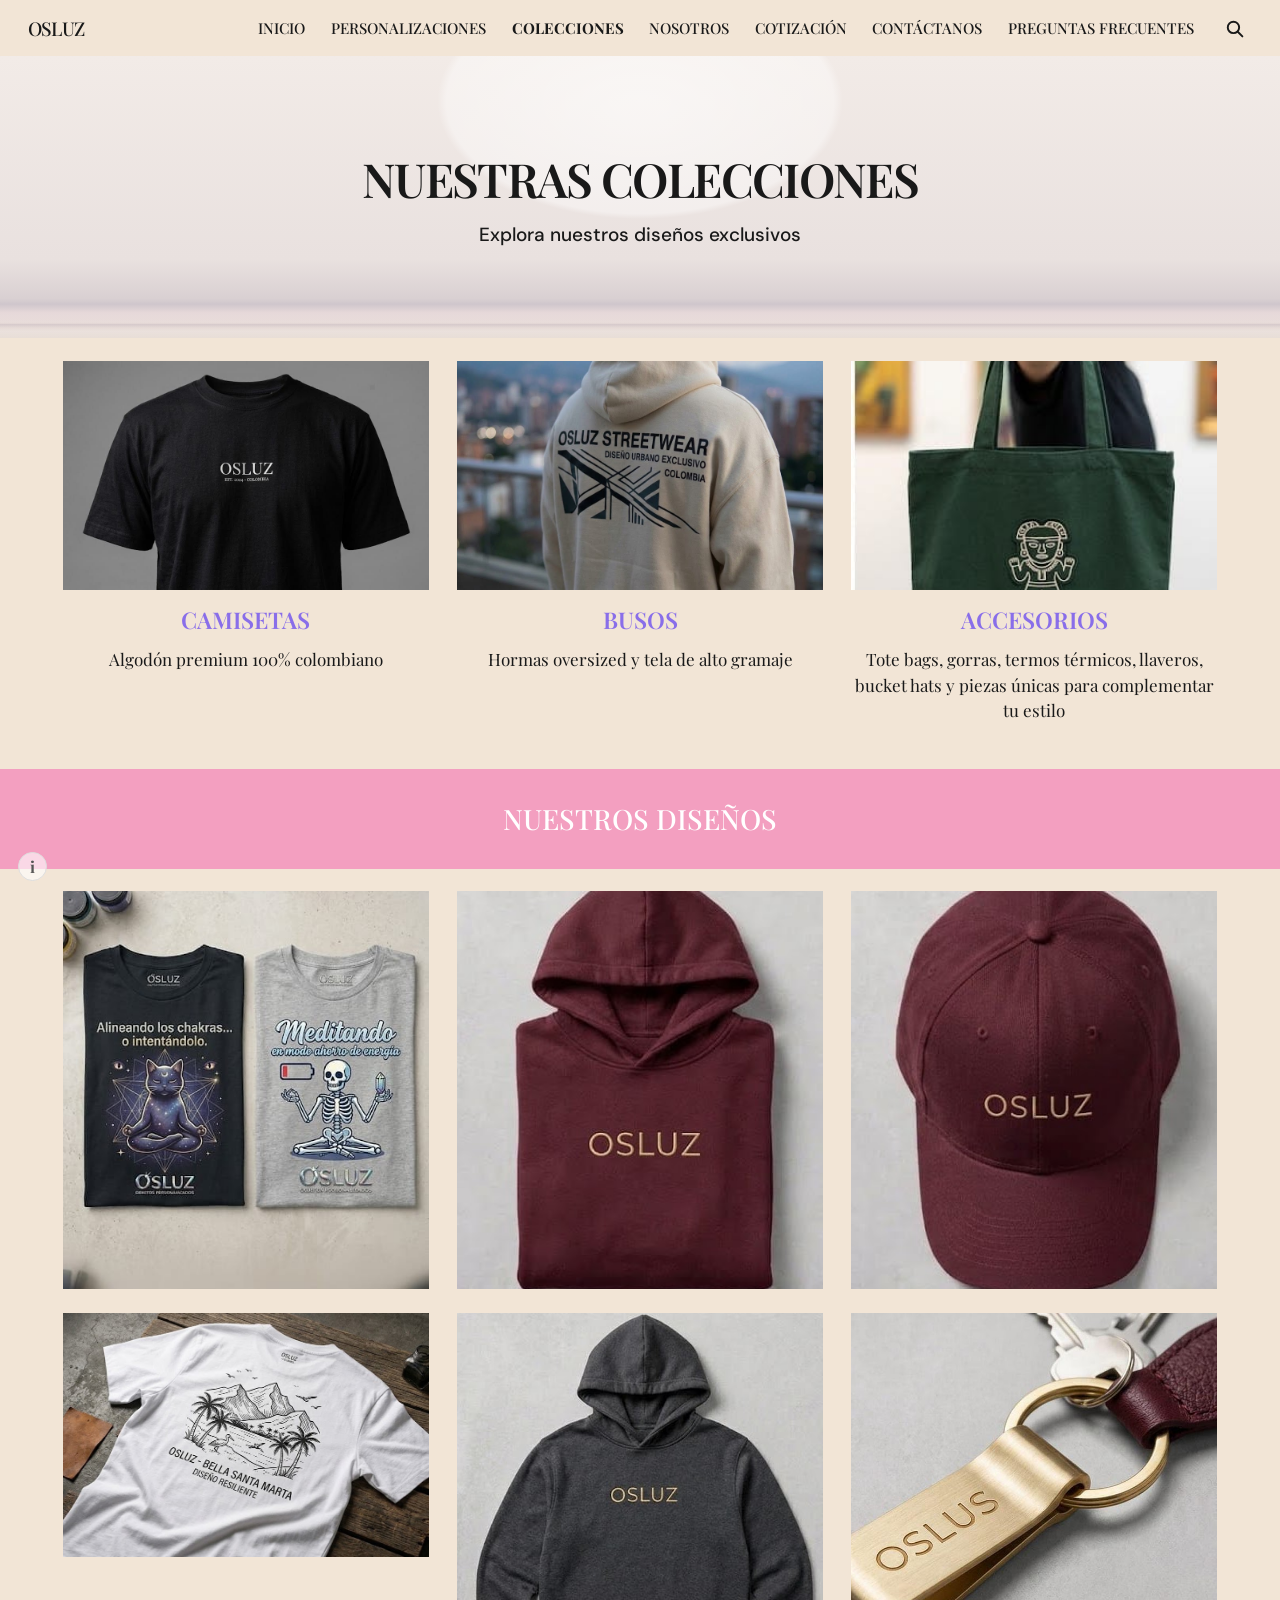
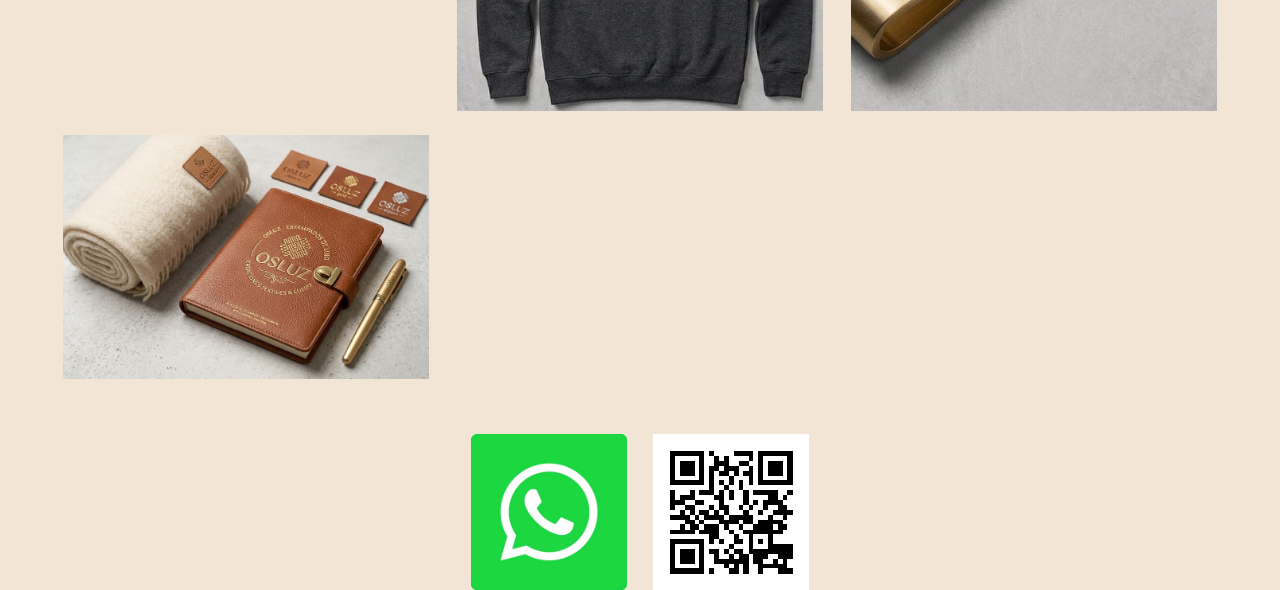
==== colecciones.html @ 15595f1f "Agregando todo" ====
<!doctype html>
<html lang="es"><head>
  <meta charset="utf-8"><meta name="viewport" content="width=device-width, initial-scale=1"><meta name="theme-color" content="#171717">
  <title>OSLUZ | Colecciones</title><link rel="preconnect" href="https://fonts.googleapis.com"><link rel="preconnect" href="https://fonts.gstatic.com" crossorigin>
  <link href="https://fonts.googleapis.com/css2?family=DM+Sans:wght@400;500;600;700&family=Playfair+Display:wght@500;600;700&display=swap" rel="stylesheet"><link rel="stylesheet" href="css/style.css"><script src="js/shell.js" defer></script>
</head><body data-page="colecciones"><header data-site-header></header><main>
  <section class="hero"><div class="hero-content"><h1>Nuestras colecciones</h1><p>Explora nuestros diseños exclusivos</p></div></section>
  <section class="collection-intro section-paper"><div class="category-grid">
    <article><div class="image-slot category-tee"><img src="assets/coleccion-camiseta.png" alt="Camiseta negra OSLUZ" loading="lazy"></div><h2>Camisetas</h2><p>Algodón premium 100% colombiano</p></article>
    <article><div class="image-slot category-hoodie"><img src="assets/coleccion-buso.png" alt="Buso OSLUZ" loading="lazy"></div><h2>Busos</h2><p>Hormas oversized y tela de alto gramaje</p></article>
    <article><div class="image-slot category-accessories"><img src="assets/coleccion-accesorios-triptico.png" alt="Accesorios de la colección OSLUZ" loading="lazy"></div><h2>Accesorios</h2><p>Tote bags, gorras, termos térmicos, llaveros, bucket hats y piezas únicas para complementar tu estilo</p></article>
  </div></section>
  <section class="design-gallery"><div class="section-band"><h2>Nuestros diseños</h2></div><div class="design-grid">
    <div class="image-slot design-01"><img src="assets/diseno-01.png" alt="Camisetas con ilustraciones OSLUZ" loading="lazy"></div><div class="image-slot design-02"><img src="assets/diseno-02.png" alt="Hoodie OSLUZ color vino" loading="lazy"></div><div class="image-slot design-03"><img src="assets/diseno-03.png" alt="Gorra OSLUZ color vino" loading="lazy"></div>
    <div class="image-slot design-04"><img src="assets/diseno-04.png" alt="Camiseta ilustrada OSLUZ" loading="lazy"></div><div class="image-slot design-05"><img src="assets/diseno-05.png" alt="Buzo gris OSLUZ" loading="lazy"></div><div class="image-slot design-06"><img src="assets/diseno-06.png" alt="Llavero OSLUZ" loading="lazy"></div>
    <div class="image-slot design-07"><img src="assets/diseno-07.png" alt="Etiquetas y accesorios textiles OSLUZ" loading="lazy"></div>
  </div><div class="contact-links" data-contact-links></div></section>
</main></body></html>
---- css/style.css ----
:root {
  --ink: #191919;
  --header: #1a1a1a;
  --paper: #f2e5d6;
  --pink: #f39fc0;
  --lavender: #896ee9;
  --green: #08cf39;
  --serif: "Playfair Display", Georgia, "Times New Roman", serif;
  --sans: "DM Sans", Arial, sans-serif;
}
* { box-sizing: border-box; }
html { scroll-behavior: smooth; scroll-padding-top: 58px; }
body { margin: 0; color: var(--ink); background: var(--paper); font-family: var(--sans); }
a { color: inherit; }
button, input { font: inherit; }
button:focus-visible, a:focus-visible, input:focus-visible { outline: 3px solid var(--lavender); outline-offset: 3px; }
.visually-hidden { position: absolute; width: 1px; height: 1px; padding: 0; margin: -1px; overflow: hidden; clip: rect(0, 0, 0, 0); white-space: nowrap; border: 0; }

/* Shared Google Sites-style top navigation */
.site-header { position: sticky; top: 0; z-index: 20; color: var(--ink); background: #f0e9e4; transition: background-color .22s ease, color .22s ease; }
.header-inner { height: 56px; max-width: 1500px; margin: auto; padding: 0 28px; display: flex; align-items: center; gap: 22px; }
.wordmark { flex: 0 0 auto; color: inherit; text-decoration: none; font: 500 19px/1 var(--serif); letter-spacing: -.04em; }
.site-nav { margin-left: auto; display: flex; align-items: center; gap: clamp(15px, 2vw, 30px); }
.site-nav a { color: inherit; text-decoration: none; text-transform: uppercase; white-space: nowrap; font: 500 15px/1 var(--serif); transition: color .18s ease; }
.site-nav a[aria-current="page"] { color: inherit; font-weight: 700; }
.site-nav a:hover { color: var(--lavender); }
.search-button, .menu-button { height: 36px; width: 36px; flex: 0 0 36px; border: 0; padding: 0; color: inherit; background: transparent; display: flex; align-items: center; justify-content: center; cursor: pointer; }
.search-button svg { width: 21px; height: 21px; fill: none; stroke: currentColor; stroke-width: 2.2; stroke-linecap: round; }
.menu-button { display: none; flex-direction: column; gap: 4px; }
.menu-button span { width: 19px; height: 2px; background: currentColor; border-radius: 2px; transition: transform .2s ease, opacity .2s ease; }
.menu-button[aria-expanded="true"] span:first-child { transform: translateY(6px) rotate(45deg); }
.menu-button[aria-expanded="true"] span:nth-child(2) { opacity: 0; }
.menu-button[aria-expanded="true"] span:last-child { transform: translateY(-6px) rotate(-45deg); }
.site-header.is-scrolled { color: #fff; background: var(--header); }
.site-header.is-scrolled .site-nav a[aria-current="page"] { color: #fff; }
.site-header.is-scrolled .site-nav a:hover { color: var(--pink); }
.site-search { max-width: 1500px; margin: auto; padding: 13px 28px 17px; display: flex; flex-wrap: wrap; gap: 9px; background: var(--header); color: white; }
.site-search[hidden] { display: none; }
.site-search input { min-width: 180px; flex: 1; padding: 11px 12px; border: 0; border-radius: 2px; }
.site-search button { padding: 0 18px; color: white; border: 1px solid #fff; background: transparent; cursor: pointer; }
.search-results { flex-basis: 100%; display: flex; gap: 20px; color: white; font-size: 14px; }
.search-results a { color: white; }

/* Shared page masthead */
.hero { min-height: 282px; padding: 34px 22px 28px; display: grid; place-items: center; text-align: center; overflow: hidden; position: relative;
  background: radial-gradient(ellipse 36% 95% at 50% 16%, #fff9 0, #fff6 42%, transparent 44%),
              linear-gradient(180deg, #f2ebe7 0%, #e9e1df 72%, #d9d0d2 86%, #cfc6cc 88%, #e6d8d9 91%, #e8ded7 100%); }
.hero::after { content: ""; pointer-events: none; position: absolute; inset: auto -3% 0; height: 28px; opacity: .36;
  background: linear-gradient(180deg, transparent, #fff2 42%, transparent 47%, #b9aeb6 52%, transparent 65%, #fff5 76%, transparent); }
.hero-content { max-width: 960px; position: relative; z-index: 1; }
.hero h1 { margin: 0 0 14px; text-transform: uppercase; font: 600 clamp(34px, 4.7vw, 47px)/1.2 var(--serif); letter-spacing: -.035em; }
.hero p { margin: 0; font: 500 clamp(16px, 2vw, 19px)/1.5 var(--sans); }
.hero-home { min-height: 284px; background-color: #f0e9e4; }
.hero-home h1 { font-size: clamp(35px, 4.6vw, 45px); }
.hero-home p { margin-bottom: 14px; }
.outline-button { display: inline-block; padding: 7px 12px 8px; border: 1px solid #333; border-radius: 4px; color: #252525; background: #fff2; text-decoration: none; text-transform: uppercase; font: 500 15px/1.25 var(--serif); transition: background-color .18s ease, color .18s ease; }
.outline-button:hover { color: white; background: #222; }
.section-paper { background: var(--paper); }
.section-band { min-height: 100px; padding: 20px; display: grid; place-items: center; text-align: center; background: var(--pink); }
.section-band h2 { margin: 0; text-transform: uppercase; font: 500 clamp(23px, 2.25vw, 28px)/1.2 var(--serif); }
.content-wrap { max-width: 1185px; margin: auto; padding: 34px 5.5% 52px; }

/* Image slots map to the original photos supplied by the site owner. */
.image-slot { position: relative; overflow: hidden; width: 100%; background: linear-gradient(135deg, #e0d1c2, #d2c3b7 48%, #eee2d5); }
.image-slot > img { display: block; width: 100%; height: 100%; object-fit: cover; }
.category-accessories > img { width: 300%; max-width: none; object-fit: cover; object-position: right center; transform: translateX(-66.6667%); }
.feature-card, .collection-card { display: block; min-width: 0; text-align: center; text-decoration: none; }
.features-grid { max-width: 1280px; margin: auto; padding: 23px 4.9% 46px; display: grid; grid-template-columns: repeat(4, minmax(0, 1fr)); gap: 28px; }
.feature-card .image-slot { aspect-ratio: 1.6; }
.feature-card h3 { margin: 15px 0 12px; font: 700 clamp(18px, 2.1vw, 23px)/1.2 var(--sans); }
.feature-card p { max-width: 260px; margin: auto; font: 400 clamp(15px, 1.8vw, 18px)/1.45 var(--serif); }
.collection-grid { max-width: 1280px; margin: auto; padding: 24px 4.9% 55px; display: grid; grid-template-columns: repeat(3, minmax(0, 1fr)); gap: 28px; }
.collection-card .image-slot { aspect-ratio: 1.6; }
.collection-card h3 { margin: 15px 0 13px; color: var(--lavender); font: 600 clamp(20px, 2.2vw, 25px)/1.25 var(--serif); }
.collection-card p { max-width: 360px; margin: auto; font: 400 17px/1.5 var(--sans); }
.contact-banner { padding: 37px 20px 46px; text-align: center; background: var(--pink); }
.contact-banner h2 { margin: 0 0 13px; color: var(--lavender); text-transform: uppercase; font: 600 clamp(28px, 4vw, 38px)/1.2 var(--serif); }
.contact-banner > p { margin: 0 0 12px; font: 500 clamp(17px, 2.1vw, 20px)/1.5 var(--sans); }
.contact-actions, .contact-links { display: flex; justify-content: center; align-items: flex-start; gap: 26px; margin: 21px auto 0; }
.whatsapp-tile { width: 156px; aspect-ratio: 1; display: block; overflow: hidden; border-radius: 4px; }
.whatsapp-tile img { display: block; width: 100%; height: 100%; object-fit: cover; }
.qr-tile { width: 156px; aspect-ratio: 1; padding: 7px; display: block; background: white; }
.qr-tile img { display: block; width: 100%; height: 100%; object-fit: contain; image-rendering: pixelated; }

/* Individual page layouts */
.process h2, .essence h2 { margin: 0 0 17px; text-transform: uppercase; font: 600 25px/1.3 var(--serif); }
.process-steps { display: grid; gap: 15px; }
.process-steps article { padding: 3px 0 1px; }
.process-steps h3 { margin: 0 0 11px; font: 500 18px/1.4 var(--serif); }
.process-steps h3 span, .price-group strong { color: var(--lavender); }
.process-steps p, .essence p { margin: 0 0 16px; font: 400 16px/1.65 var(--serif); }
.essence h2 { color: var(--lavender); }
.values-grid { display: grid; grid-template-columns: repeat(2, 1fr); gap: 5%; margin-top: 42px; }
.values-grid .image-slot { aspect-ratio: 1.5; }
.values-grid h3 { margin: 16px 0 0; color: var(--lavender); text-align: center; text-transform: uppercase; font: 600 22px/1.25 var(--serif); }
.pricing-title { margin: 0 0 26px; text-align: center; font: 700 clamp(31px, 4vw, 43px)/1.2 var(--serif); }
.pricing-subtitle { margin: 0 0 48px; text-align: center; font: 600 24px/1.3 var(--serif); }
.price-group { margin: 0 0 36px; }
.price-group h3 { margin: 0 0 18px; color: var(--lavender); text-align: center; text-transform: uppercase; font: 600 23px/1.3 var(--serif); }
.price-group p { margin: 0 0 13px; font: 400 16px/1.65 var(--serif); }
.price-group strong { font-weight: 700; }
.contact-page { padding: 0 5% 54px; }
.contact-page-heading { padding: 35px 12px 28px; text-align: center; }
.contact-page-heading h2 { margin: 0 0 15px; text-transform: uppercase; font: 600 clamp(29px, 4vw, 40px)/1.2 var(--serif); }
.contact-page-heading p { margin: 0; font: 500 20px/1.5 var(--sans); }
.contact-columns { max-width: 1240px; margin: auto; display: grid; grid-template-columns: 1fr 1fr 1fr 1fr; gap: 32px; align-items: start; }
.contact-columns .image-slot { aspect-ratio: 1.42; }
.contact-detail h3 { margin: 2px 0 28px; text-transform: uppercase; font: 600 18px/1.3 var(--serif); }
.contact-detail p { margin: 0 0 16px; font: 400 16px/1.55 var(--serif); }
.contact-detail strong { font-weight: 700; }
.contact-detail a { text-decoration: underline; }
.contact-links-left { max-width: 100%; margin: 0; padding-top: 18px; justify-content: flex-start; flex-direction: column; }
.collection-intro { padding: 23px 4.9% 45px; }
.category-grid { max-width: 1280px; margin: auto; display: grid; grid-template-columns: repeat(3, minmax(0, 1fr)); gap: 28px; text-align: center; }
.category-grid .image-slot { aspect-ratio: 1.6; }
.category-grid h2 { margin: 16px 0 14px; color: var(--lavender); text-transform: uppercase; font: 600 23px/1.2 var(--serif); }
.category-grid p { margin: 0 auto; max-width: 360px; font: 400 17px/1.5 var(--serif); }
.design-gallery > .section-band { color: white; }
.design-grid { max-width: 1280px; margin: auto; padding: 22px 4.9% 34px; display: grid; grid-template-columns: repeat(3, minmax(0,1fr)); grid-auto-flow: dense; align-items: start; gap: 24px 28px; }
.design-grid .image-slot { aspect-ratio: .92; }
.design-grid .design-04, .design-grid .design-07 { aspect-ratio: 1.5; }
.design-grid .design-05 { grid-row: span 2; }
.faq { padding-bottom: 30px; background: var(--paper); }
.faq-row { padding: 0 5%; color: var(--lavender); background: #1b1b1b; }
.faq-row.faq-pink { color: var(--lavender); background: var(--pink); }
.faq-row h2 { margin: 0; }
.faq-row button { width: 100%; min-height: 100px; padding: 20px 0; display: flex; align-items: center; justify-content: space-between; gap: 20px; color: inherit; border: 0; border-bottom: 1px solid #888; background: transparent; text-align: left; cursor: pointer; font: 600 clamp(21px, 3vw, 34px)/1.25 var(--serif); }
.chevron { width: 11px; height: 11px; flex: 0 0 auto; border-right: 2px solid currentColor; border-bottom: 2px solid currentColor; transform: rotate(45deg) translateY(-3px); transition: transform .22s ease; }
.faq-row button[aria-expanded="true"] .chevron { transform: rotate(225deg) translate(-2px,-2px); }
.faq-answer { padding: 0 0 26px; color: white; font: 500 15px/1.55 var(--sans); }
.faq-pink .faq-answer { color: var(--ink); }
.faq-answer[hidden] { display: none; }
.site-info { position: fixed; z-index: 25; left: 18px; bottom: 19px; width: 29px; height: 29px; padding: 0; display: grid; place-items: center; border: 1px solid #ddd; border-radius: 50%; color: #555; background: #fff9; cursor: pointer; }
.site-info > span:first-child { font: 700 16px/1 var(--serif); }
.site-info-label { display: none; position: absolute; left: 36px; width: max-content; padding: 7px 10px; border-radius: 3px; color: white; background: #222; font: 13px var(--sans); }
.site-info.is-open .site-info-label { display: block; }


@media (max-width: 1080px) {
  .header-inner { padding: 0 20px; gap: 15px; }
  .site-nav { gap: 14px; }
  .site-nav a { font-size: 13px; }
  .contact-columns { grid-template-columns: repeat(2, minmax(0,1fr)); }
  .contact-detail { padding: 5px 4px; }
}
@media (max-width: 760px) {
  .site-header { color: white; background: var(--header); }
  .header-inner { height: 56px; padding: 0 14px; display: grid; grid-template-columns: 34px 1fr 34px; gap: 8px; }
  .menu-button { display: flex; }
  .wordmark { grid-column: 2; justify-self: start; font-size: 19px; }
  .search-button { grid-column: 3; justify-self: end; }
  .site-nav { display: none; position: absolute; top: 56px; left: 0; right: 0; margin: 0; padding: 8px 20px 17px; background: var(--header); color: white; flex-direction: column; align-items: stretch; gap: 0; box-shadow: 0 8px 18px #0003; }
  .site-nav.is-open { display: flex; }
  .site-nav a { padding: 13px 3px; border-bottom: 1px solid #ffffff22; font-size: 15px; }
  .site-header:not(.is-scrolled) .site-nav { background: #1b1b1b; }
  .hero { min-height: 282px; }
  .hero h1 { font-size: clamp(32px, 7vw, 42px); }
  .features-grid { grid-template-columns: repeat(2, minmax(0,1fr)); gap: 30px 18px; padding: 22px 18px 42px; }
  .feature-card h3 { margin: 13px 0 10px; font-size: 18px; }
  .feature-card p { font-size: 15px; }
  .collection-grid, .category-grid { grid-template-columns: repeat(2,minmax(0,1fr)); gap: 28px 18px; }
  .collection-card h3, .category-grid h2 { font-size: 19px; }
  .collection-card p, .category-grid p { font-size: 15px; }
  .design-grid { grid-template-columns: repeat(2,minmax(0,1fr)); gap: 15px; }
  .design-grid .design-05 { grid-row: span 2; }
  .design-grid .design-04, .design-grid .design-07 { aspect-ratio: 1.15; }
  .content-wrap { padding: 28px 6% 42px; }
  .pricing-title { font-size: 32px; }
  .pricing-subtitle { margin-bottom: 34px; font-size: 21px; }
  .contact-columns { gap: 20px; }
  .contact-detail h3 { font-size: 16px; margin-bottom: 17px; }
  .contact-detail p { font-size: 14px; }
  .faq-row { padding: 0 18px; }
  .faq-row button { min-height: 82px; font-size: 22px; }
}
@media (max-width: 480px) {
  .hero { min-height: 252px; padding: 25px 16px; }
  .hero-home { min-height: 300px; }
  .section-band { min-height: 84px; }
  .section-band h2 { font-size: 23px; }
  .features-grid { gap: 28px 14px; padding-left: 14px; padding-right: 14px; }
  .feature-card .image-slot { aspect-ratio: 1.28; }
  .collection-grid, .category-grid { grid-template-columns: 1fr; max-width: 430px; }
  .collection-card .image-slot, .category-grid .image-slot { aspect-ratio: 1.45; }
  .contact-actions, .contact-links { gap: 18px; }
  .whatsapp-tile, .qr-tile { width: min(40vw, 145px); }
  .values-grid { gap: 14px; }
  .values-grid h3 { font-size: 16px; }
  .contact-columns { grid-template-columns: 1fr 1fr; gap: 16px; }
  .contact-columns .image-slot { aspect-ratio: .95; }
  .contact-page-heading h2 { font-size: 28px; }
  .contact-page-heading p { font-size: 17px; }
  .contact-detail h3 { font-size: 14px; }
  .contact-detail p { font-size: 13px; }
}
@media (prefers-reduced-motion: reduce) {
  html { scroll-behavior: auto; }
  *, *::before, *::after { transition-duration: .01ms !important; animation-duration: .01ms !important; }
}
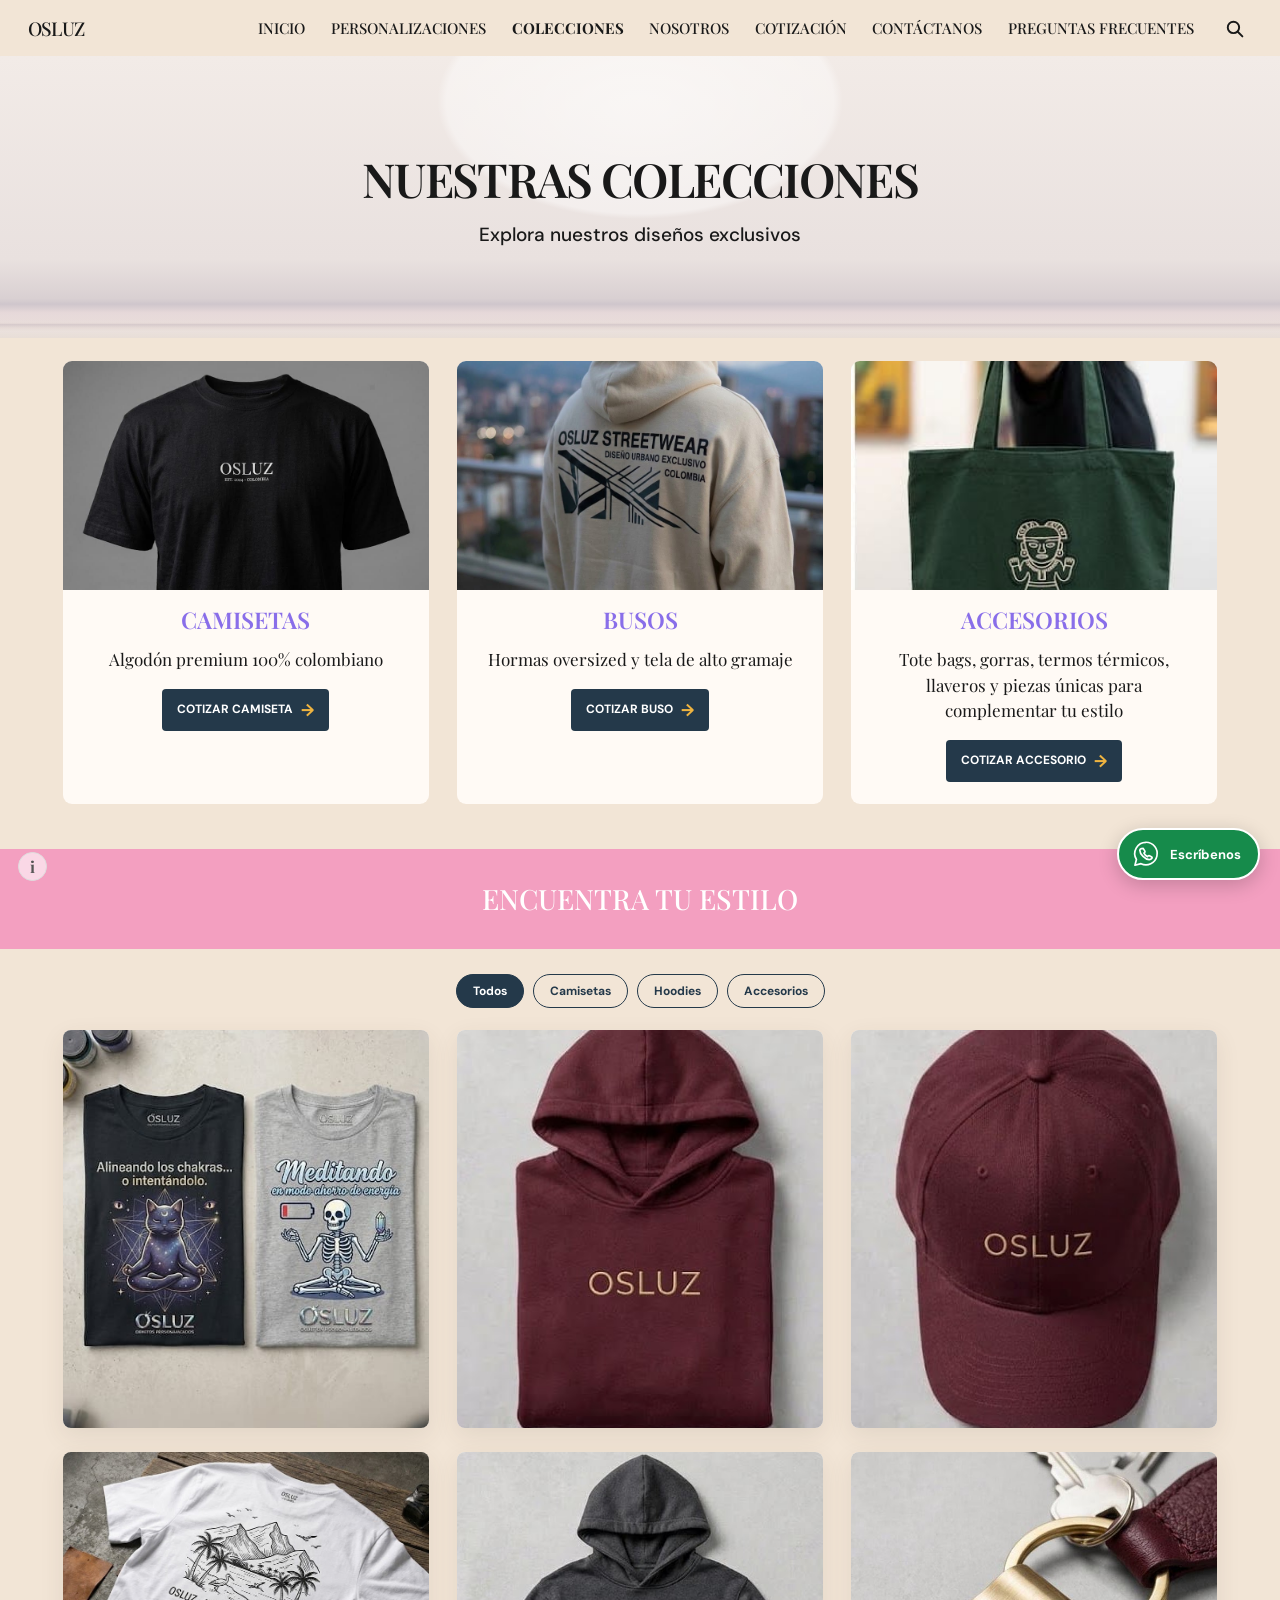
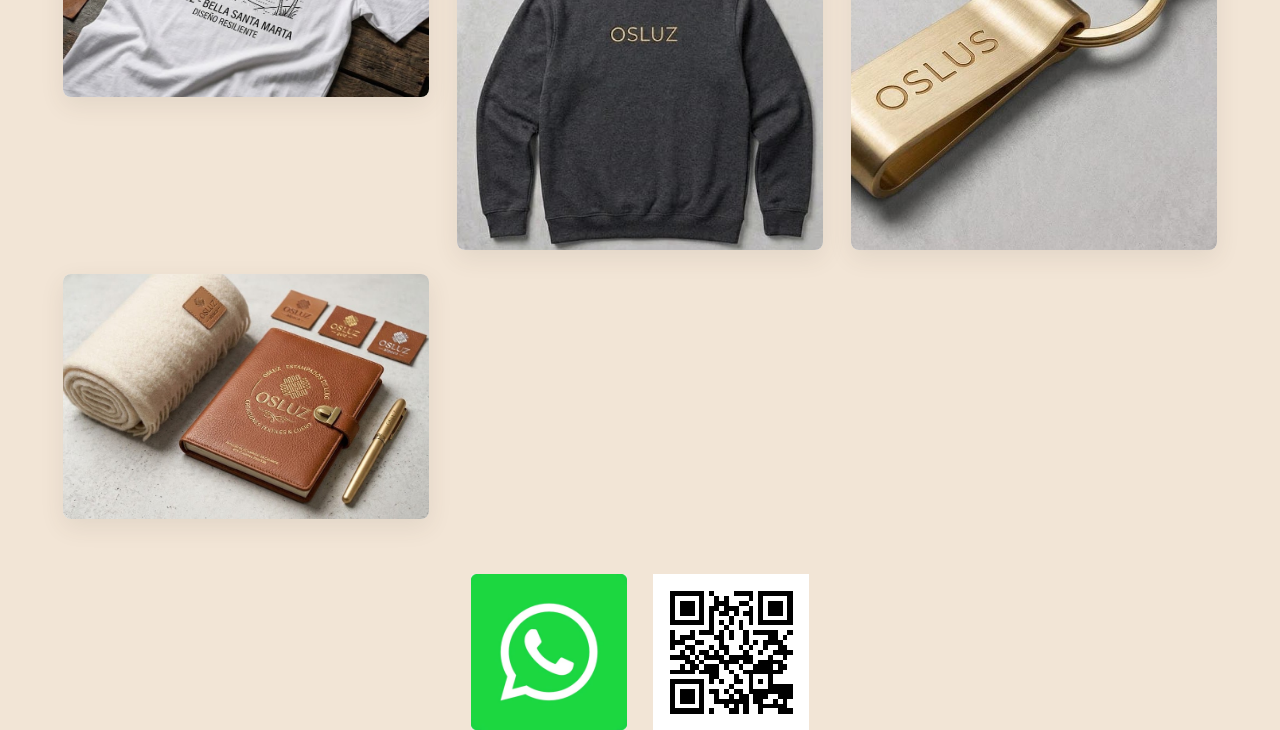
==== commit b13e9c58: "Añadiendo cambios de personalizacion y llamada a la accion del cliente" ====
--- a/colecciones.html
+++ b/colecciones.html
@@ -6,13 +6,13 @@
 </head><body data-page="colecciones"><header data-site-header></header><main>
   <section class="hero"><div class="hero-content"><h1>Nuestras colecciones</h1><p>Explora nuestros diseños exclusivos</p></div></section>
   <section class="collection-intro section-paper"><div class="category-grid">
-    <article><div class="image-slot category-tee"><img src="assets/coleccion-camiseta.png" alt="Camiseta negra OSLUZ" loading="lazy"></div><h2>Camisetas</h2><p>Algodón premium 100% colombiano</p></article>
-    <article><div class="image-slot category-hoodie"><img src="assets/coleccion-buso.png" alt="Buso OSLUZ" loading="lazy"></div><h2>Busos</h2><p>Hormas oversized y tela de alto gramaje</p></article>
-    <article><div class="image-slot category-accessories"><img src="assets/coleccion-accesorios-triptico.png" alt="Accesorios de la colección OSLUZ" loading="lazy"></div><h2>Accesorios</h2><p>Tote bags, gorras, termos térmicos, llaveros, bucket hats y piezas únicas para complementar tu estilo</p></article>
+    <article class="category-card"><div class="image-slot category-tee"><img src="assets/coleccion-camiseta.png" alt="Camiseta negra OSLUZ" loading="lazy"></div><h2>Camisetas</h2><p>Algodón premium 100% colombiano</p><a class="card-cta" data-whatsapp-message="Hola, quiero cotizar una camiseta personalizada de OSLUZ.">Cotizar camiseta <span aria-hidden="true">→</span></a></article>
+    <article class="category-card"><div class="image-slot category-hoodie"><img src="assets/coleccion-buso.png" alt="Buso OSLUZ" loading="lazy"></div><h2>Busos</h2><p>Hormas oversized y tela de alto gramaje</p><a class="card-cta" data-whatsapp-message="Hola, quiero cotizar un buso o hoodie OSLUZ.">Cotizar buso <span aria-hidden="true">→</span></a></article>
+    <article class="category-card"><div class="image-slot category-accessories"><img src="assets/coleccion-accesorios-triptico.png" alt="Accesorios de la colección OSLUZ" loading="lazy"></div><h2>Accesorios</h2><p>Tote bags, gorras, termos térmicos, llaveros y piezas únicas para complementar tu estilo</p><a class="card-cta" data-whatsapp-message="Hola, quiero conocer y cotizar los accesorios OSLUZ.">Cotizar accesorio <span aria-hidden="true">→</span></a></article>
   </div></section>
-  <section class="design-gallery"><div class="section-band"><h2>Nuestros diseños</h2></div><div class="design-grid">
-    <div class="image-slot design-01"><img src="assets/diseno-01.png" alt="Camisetas con ilustraciones OSLUZ" loading="lazy"></div><div class="image-slot design-02"><img src="assets/diseno-02.png" alt="Hoodie OSLUZ color vino" loading="lazy"></div><div class="image-slot design-03"><img src="assets/diseno-03.png" alt="Gorra OSLUZ color vino" loading="lazy"></div>
-    <div class="image-slot design-04"><img src="assets/diseno-04.png" alt="Camiseta ilustrada OSLUZ" loading="lazy"></div><div class="image-slot design-05"><img src="assets/diseno-05.png" alt="Buzo gris OSLUZ" loading="lazy"></div><div class="image-slot design-06"><img src="assets/diseno-06.png" alt="Llavero OSLUZ" loading="lazy"></div>
-    <div class="image-slot design-07"><img src="assets/diseno-07.png" alt="Etiquetas y accesorios textiles OSLUZ" loading="lazy"></div>
+  <section class="design-gallery"><div class="section-band"><h2>Encuentra tu estilo</h2></div><div class="gallery-filters" role="group" aria-label="Filtrar diseños"><button type="button" class="filter-button is-active" data-filter="todos" aria-pressed="true">Todos</button><button type="button" class="filter-button" data-filter="camisetas" aria-pressed="false">Camisetas</button><button type="button" class="filter-button" data-filter="hoodies" aria-pressed="false">Hoodies</button><button type="button" class="filter-button" data-filter="accesorios" aria-pressed="false">Accesorios</button></div><div class="design-grid">
+    <article class="design-item image-slot design-01" data-category="camisetas"><img src="assets/diseno-01.png" alt="Camisetas con ilustraciones OSLUZ" loading="lazy"><a class="design-cta" data-whatsapp-message="Hola, me interesa el diseño de camisetas ilustradas de la galería OSLUZ.">Me interesa este diseño</a></article><article class="design-item image-slot design-02" data-category="hoodies"><img src="assets/diseno-02.png" alt="Hoodie OSLUZ color vino" loading="lazy"><a class="design-cta" data-whatsapp-message="Hola, me interesa el hoodie OSLUZ color vino de la galería.">Me interesa este diseño</a></article><article class="design-item image-slot design-03" data-category="accesorios"><img src="assets/diseno-03.png" alt="Gorra OSLUZ color vino" loading="lazy"><a class="design-cta" data-whatsapp-message="Hola, me interesa la gorra OSLUZ color vino de la galería.">Me interesa este diseño</a></article>
+    <article class="design-item image-slot design-04" data-category="camisetas"><img src="assets/diseno-04.png" alt="Camiseta ilustrada OSLUZ" loading="lazy"><a class="design-cta" data-whatsapp-message="Hola, me interesa la camiseta ilustrada OSLUZ de la galería.">Me interesa este diseño</a></article><article class="design-item image-slot design-05" data-category="hoodies"><img src="assets/diseno-05.png" alt="Buzo gris OSLUZ" loading="lazy"><a class="design-cta" data-whatsapp-message="Hola, me interesa el buzo gris OSLUZ de la galería.">Me interesa este diseño</a></article><article class="design-item image-slot design-06" data-category="accesorios"><img src="assets/diseno-06.png" alt="Llavero OSLUZ" loading="lazy"><a class="design-cta" data-whatsapp-message="Hola, me interesa el llavero OSLUZ de la galería.">Me interesa este diseño</a></article>
+    <article class="design-item image-slot design-07" data-category="accesorios"><img src="assets/diseno-07.png" alt="Etiquetas y accesorios textiles OSLUZ" loading="lazy"><a class="design-cta" data-whatsapp-message="Hola, me interesan los accesorios textiles de la galería OSLUZ.">Me interesa este diseño</a></article>
   </div><div class="contact-links" data-contact-links></div></section>
 </main></body></html>
--- a/css/style.css
+++ b/css/style.css
@@ -197,3 +197,85 @@
   html { scroll-behavior: auto; }
   *, *::before, *::after { transition-duration: .01ms !important; animation-duration: .01ms !important; }
 }
+
+/* Conversion and product discovery improvements */
+.hero-home { min-height: 350px; background: radial-gradient(ellipse 55% 100% at 50% 0%, #fff 0%, #fff8 38%, transparent 40%), linear-gradient(180deg, #f8f2ee, #e8dfdc); }
+.hero-home .hero-content { max-width: 820px; animation: rise-in .65s ease both; }
+.eyebrow { display: inline-block; margin-bottom: 13px; color: #7b5a3f; text-transform: uppercase; letter-spacing: .13em; font: 700 12px/1.4 var(--sans); }
+.hero-home h1 { margin-bottom: 12px; font-size: clamp(39px, 6vw, 62px); }
+.hero-home p { max-width: 650px; margin: 0 auto 21px; font-size: clamp(17px, 2vw, 20px); }
+.hero-actions { display: flex; flex-wrap: wrap; justify-content: center; gap: 12px; }
+.hero-note { margin: 17px auto 0 !important; font-size: 13px !important; }
+.button { min-height: 46px; padding: 12px 19px; display: inline-flex; align-items: center; justify-content: center; gap: 8px; border: 1px solid transparent; border-radius: 5px; text-decoration: none; text-align: center; text-transform: uppercase; letter-spacing: .035em; font: 700 13px/1.2 var(--sans); cursor: pointer; transition: transform .18s ease, box-shadow .18s ease, background-color .18s ease; }
+.button:hover, .card-cta:hover { transform: translateY(-2px); box-shadow: 0 8px 20px #211a1628; }
+.button-primary { color: white; background: #1b2632; }
+.button-primary:hover { background: #354e61; }
+.button-secondary { color: #1b2632; border-color: #1b2632; background: #ffffff80; }
+.button-dark { color: white; background: #172634; }
+.trust-strip { padding: 21px max(5%, calc((100% - 1120px) / 2)); display: grid; grid-template-columns: repeat(3, 1fr); gap: 18px; color: white; background: #172634; text-align: center; }
+.trust-strip div { display: grid; gap: 4px; }
+.trust-strip strong { color: #efb440; font: 700 15px/1.3 var(--sans); }
+.trust-strip span { color: #f4f1ed; font: 400 13px/1.4 var(--sans); }
+@keyframes rise-in { from { opacity: 0; transform: translateY(14px); } to { opacity: 1; transform: translateY(0); } }
+.collection-card, .category-card { padding-bottom: 22px; border-radius: 9px; background: #fffaf5; overflow: hidden; transition: transform .2s ease, box-shadow .2s ease; }
+.collection-card:hover, .category-card:hover { transform: translateY(-4px); box-shadow: 0 14px 32px #483a2f20; }
+.collection-card h3, .collection-card p, .category-card h2, .category-card p { padding-left: 18px; padding-right: 18px; }
+.product-options { display: inline-block; margin-top: 5px; color: #6e6257; font-size: 13px; }
+.card-cta { margin: 16px auto 0; padding: 10px 15px; width: fit-content; display: flex; align-items: center; gap: 8px; border-radius: 4px; color: white; background: #24394a; text-decoration: none; text-transform: uppercase; font: 700 12px/1.3 var(--sans); cursor: pointer; transition: transform .18s ease, box-shadow .18s ease; }
+.card-cta span { color: #efb440; font-size: 17px; }
+.how-it-works { padding: 0 5% 48px; text-align: center; }
+.steps-grid { max-width: 1100px; margin: 0 auto 26px; padding: 30px 0 8px; display: grid; grid-template-columns: repeat(3, 1fr); gap: 24px; text-align: left; }
+.steps-grid article { padding: 19px 20px; border-radius: 8px; background: #fffaf5; box-shadow: 0 8px 24px #493c3014; }
+.steps-grid article > span { color: #c18420; font: 700 14px/1 var(--sans); letter-spacing: .14em; }
+.steps-grid h3 { margin: 13px 0 8px; font: 600 20px/1.25 var(--serif); }
+.steps-grid p { margin: 0; font: 400 15px/1.55 var(--sans); }
+.contact-banner .button { margin: 9px auto 0; }
+.contact-banner .qr-desktop { margin: 18px auto 0; }
+.qr-caption { margin-top: 24px !important; font-size: 13px !important; }
+.whatsapp-float { position: fixed; z-index: 30; right: 20px; bottom: 20px; min-height: 52px; padding: 9px 17px 9px 12px; display: flex; align-items: center; gap: 9px; border: 2px solid white; border-radius: 999px; color: white; background: #168b4b; box-shadow: 0 5px 20px #0003; text-decoration: none; font: 700 13px/1 var(--sans); transition: transform .18s ease, background .18s ease; }
+.whatsapp-float:hover { transform: translateY(-3px); background: #0c713a; }
+.whatsapp-float svg { width: 30px; height: 30px; fill: none; stroke: currentColor; stroke-width: 1.8; stroke-linecap: round; stroke-linejoin: round; }
+.quote-builder { max-width: 760px; margin: 0 auto 54px; padding: clamp(20px, 4vw, 34px); border: 1px solid #e8d9c8; border-radius: 12px; background: #fffaf5; box-shadow: 0 12px 32px #493c3014; }
+.quote-builder h2 { margin: 0 0 8px; text-align: center; font: 600 27px/1.2 var(--serif); }
+.quote-builder > p { margin: 0 0 24px; text-align: center; font: 400 15px/1.5 var(--sans); }
+#quote-form { display: grid; grid-template-columns: repeat(2, minmax(0,1fr)); gap: 16px; }
+#quote-form label { display: grid; gap: 7px; font: 700 13px/1.4 var(--sans); }
+#quote-form input, #quote-form select { width: 100%; min-height: 45px; padding: 10px 12px; border: 1px solid #cfc4b8; border-radius: 5px; color: var(--ink); background: white; }
+#quote-form button, #quote-form small { grid-column: 1 / -1; }
+#quote-form small, .pricing-note { color: #605b56; text-align: center; font: 400 13px/1.5 var(--sans); }
+.pricing-note { max-width: 790px; margin: -10px auto 24px; }
+.gallery-filters { padding: 25px 15px 0; display: flex; flex-wrap: wrap; justify-content: center; gap: 9px; }
+.filter-button { padding: 9px 16px; border: 1px solid #24394a; border-radius: 99px; color: #24394a; background: transparent; font: 700 12px/1.2 var(--sans); cursor: pointer; transition: color .18s ease, background .18s ease, transform .18s ease; }
+.filter-button:hover { transform: translateY(-2px); }
+.filter-button.is-active { color: white; background: #24394a; }
+.design-item { border-radius: 8px; background: #fffaf5; box-shadow: 0 8px 24px #493c3018; transition: transform .2s ease, box-shadow .2s ease; }
+.design-item:hover { transform: translateY(-4px); box-shadow: 0 15px 30px #493c3030; }
+.design-item[hidden] { display: none; }
+.design-cta { position: absolute; right: 12px; bottom: 12px; left: 12px; padding: 11px; border-radius: 4px; color: white; background: #172634ef; text-align: center; text-decoration: none; font: 700 12px/1.3 var(--sans); opacity: 0; transform: translateY(6px); transition: opacity .18s ease, transform .18s ease; }
+.design-item:hover .design-cta, .design-cta:focus-visible { opacity: 1; transform: translateY(0); }
+#quote-form button { border: 0; }
+@media (max-width: 760px) {
+  .hero-home { min-height: 370px; }
+  .trust-strip { padding: 17px 12px; gap: 8px; }
+  .trust-strip strong { font-size: 12px; }
+  .trust-strip span { font-size: 11px; }
+  .steps-grid { grid-template-columns: 1fr; gap: 12px; }
+  .design-cta { position: static; display: block; margin: 9px; opacity: 1; transform: none; }
+}
+@media (max-width: 480px) {
+  .hero-actions { align-items: stretch; flex-direction: column; max-width: 290px; margin: auto; }
+  .hero-home { min-height: 405px; }
+  .hero-note { max-width: 280px; }
+  .trust-strip { grid-template-columns: 1fr; text-align: left; padding: 17px 24px; }
+  .trust-strip div { grid-template-columns: 1fr 1.4fr; align-items: baseline; }
+  .quote-builder { margin-bottom: 38px; }
+  #quote-form { grid-template-columns: 1fr; }
+  #quote-form button, #quote-form small { grid-column: auto; }
+  .qr-desktop, .qr-caption { display: none; }
+  .contact-banner { padding-bottom: 36px; }
+  .contact-banner .button { width: min(100%, 340px); }
+  .whatsapp-float { right: 13px; bottom: 13px; min-height: 49px; }
+}
+@media (prefers-reduced-motion: reduce) {
+  .hero-home .hero-content { animation: none; }
+}
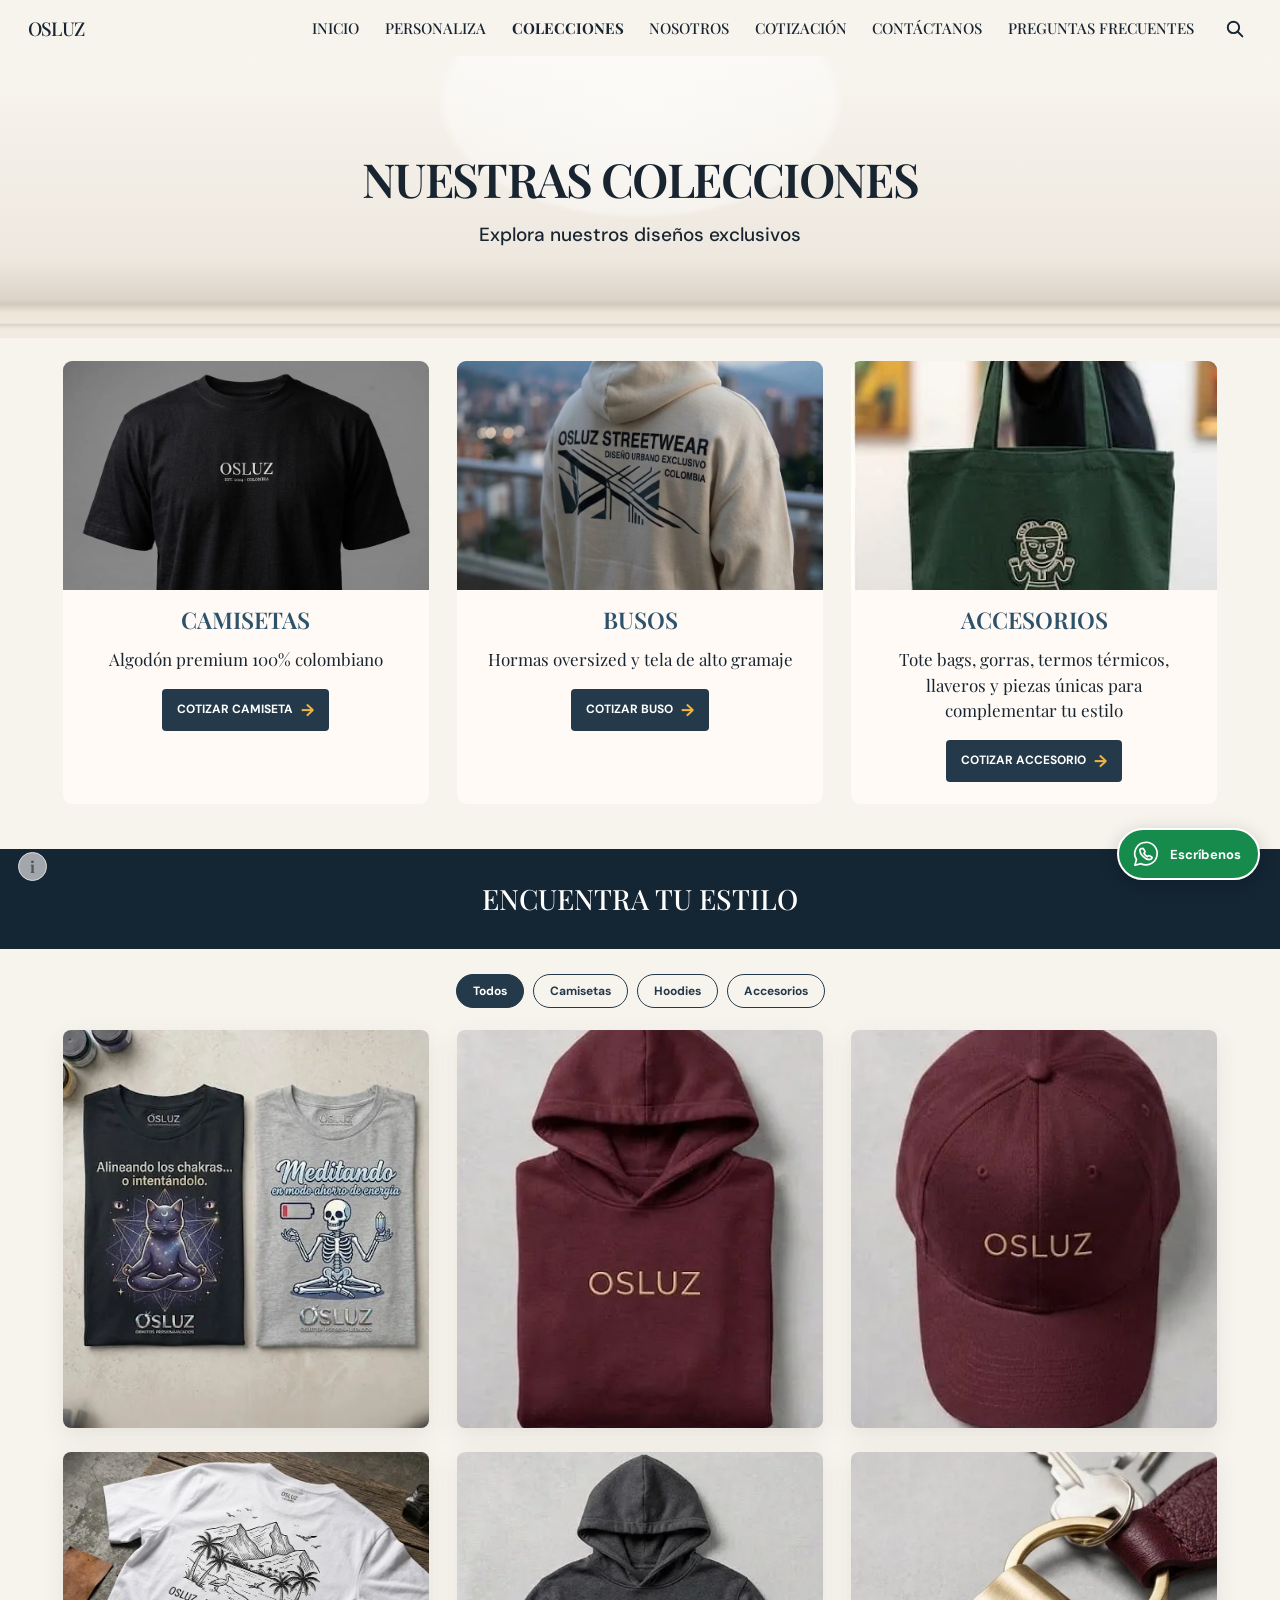
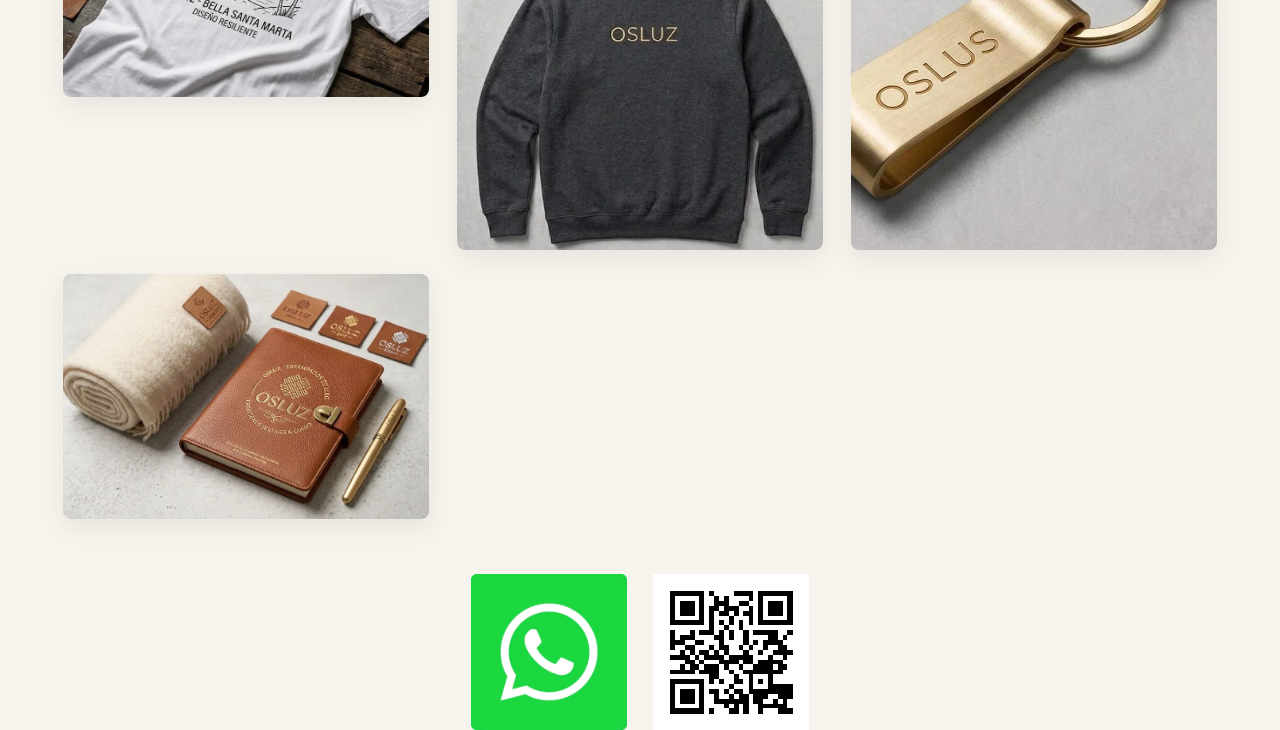
==== commit ca519946: "optimizando toda la pagina para que corra mas rapido y cambiando de lugar la opcion de agrandar la i" ====
--- a/colecciones.html
+++ b/colecciones.html
@@ -6,13 +6,13 @@
 </head><body data-page="colecciones"><header data-site-header></header><main>
   <section class="hero"><div class="hero-content"><h1>Nuestras colecciones</h1><p>Explora nuestros diseños exclusivos</p></div></section>
   <section class="collection-intro section-paper"><div class="category-grid">
-    <article class="category-card"><div class="image-slot category-tee"><img src="assets/coleccion-camiseta.png" alt="Camiseta negra OSLUZ" loading="lazy"></div><h2>Camisetas</h2><p>Algodón premium 100% colombiano</p><a class="card-cta" data-whatsapp-message="Hola, quiero cotizar una camiseta personalizada de OSLUZ.">Cotizar camiseta <span aria-hidden="true">→</span></a></article>
-    <article class="category-card"><div class="image-slot category-hoodie"><img src="assets/coleccion-buso.png" alt="Buso OSLUZ" loading="lazy"></div><h2>Busos</h2><p>Hormas oversized y tela de alto gramaje</p><a class="card-cta" data-whatsapp-message="Hola, quiero cotizar un buso o hoodie OSLUZ.">Cotizar buso <span aria-hidden="true">→</span></a></article>
-    <article class="category-card"><div class="image-slot category-accessories"><img src="assets/coleccion-accesorios-triptico.png" alt="Accesorios de la colección OSLUZ" loading="lazy"></div><h2>Accesorios</h2><p>Tote bags, gorras, termos térmicos, llaveros y piezas únicas para complementar tu estilo</p><a class="card-cta" data-whatsapp-message="Hola, quiero conocer y cotizar los accesorios OSLUZ.">Cotizar accesorio <span aria-hidden="true">→</span></a></article>
+    <article class="category-card"><div class="image-slot category-tee"><img decoding="async" src="assets/coleccion-camiseta.webp" alt="Camiseta negra OSLUZ" loading="lazy"></div><h2>Camisetas</h2><p>Algodón premium 100% colombiano</p><a class="card-cta" data-whatsapp-message="Hola, quiero cotizar una camiseta personalizada de OSLUZ.">Cotizar camiseta <span aria-hidden="true">→</span></a></article>
+    <article class="category-card"><div class="image-slot category-hoodie"><img decoding="async" src="assets/coleccion-buso.webp" alt="Buso OSLUZ" loading="lazy"></div><h2>Busos</h2><p>Hormas oversized y tela de alto gramaje</p><a class="card-cta" data-whatsapp-message="Hola, quiero cotizar un buso o hoodie OSLUZ.">Cotizar buso <span aria-hidden="true">→</span></a></article>
+    <article class="category-card"><div class="image-slot category-accessories"><img decoding="async" src="assets/coleccion-accesorios-triptico.webp" alt="Accesorios de la colección OSLUZ" loading="lazy"></div><h2>Accesorios</h2><p>Tote bags, gorras, termos térmicos, llaveros y piezas únicas para complementar tu estilo</p><a class="card-cta" data-whatsapp-message="Hola, quiero conocer y cotizar los accesorios OSLUZ.">Cotizar accesorio <span aria-hidden="true">→</span></a></article>
   </div></section>
   <section class="design-gallery"><div class="section-band"><h2>Encuentra tu estilo</h2></div><div class="gallery-filters" role="group" aria-label="Filtrar diseños"><button type="button" class="filter-button is-active" data-filter="todos" aria-pressed="true">Todos</button><button type="button" class="filter-button" data-filter="camisetas" aria-pressed="false">Camisetas</button><button type="button" class="filter-button" data-filter="hoodies" aria-pressed="false">Hoodies</button><button type="button" class="filter-button" data-filter="accesorios" aria-pressed="false">Accesorios</button></div><div class="design-grid">
-    <article class="design-item image-slot design-01" data-category="camisetas"><img src="assets/diseno-01.png" alt="Camisetas con ilustraciones OSLUZ" loading="lazy"><a class="design-cta" data-whatsapp-message="Hola, me interesa el diseño de camisetas ilustradas de la galería OSLUZ.">Me interesa este diseño</a></article><article class="design-item image-slot design-02" data-category="hoodies"><img src="assets/diseno-02.png" alt="Hoodie OSLUZ color vino" loading="lazy"><a class="design-cta" data-whatsapp-message="Hola, me interesa el hoodie OSLUZ color vino de la galería.">Me interesa este diseño</a></article><article class="design-item image-slot design-03" data-category="accesorios"><img src="assets/diseno-03.png" alt="Gorra OSLUZ color vino" loading="lazy"><a class="design-cta" data-whatsapp-message="Hola, me interesa la gorra OSLUZ color vino de la galería.">Me interesa este diseño</a></article>
-    <article class="design-item image-slot design-04" data-category="camisetas"><img src="assets/diseno-04.png" alt="Camiseta ilustrada OSLUZ" loading="lazy"><a class="design-cta" data-whatsapp-message="Hola, me interesa la camiseta ilustrada OSLUZ de la galería.">Me interesa este diseño</a></article><article class="design-item image-slot design-05" data-category="hoodies"><img src="assets/diseno-05.png" alt="Buzo gris OSLUZ" loading="lazy"><a class="design-cta" data-whatsapp-message="Hola, me interesa el buzo gris OSLUZ de la galería.">Me interesa este diseño</a></article><article class="design-item image-slot design-06" data-category="accesorios"><img src="assets/diseno-06.png" alt="Llavero OSLUZ" loading="lazy"><a class="design-cta" data-whatsapp-message="Hola, me interesa el llavero OSLUZ de la galería.">Me interesa este diseño</a></article>
-    <article class="design-item image-slot design-07" data-category="accesorios"><img src="assets/diseno-07.png" alt="Etiquetas y accesorios textiles OSLUZ" loading="lazy"><a class="design-cta" data-whatsapp-message="Hola, me interesan los accesorios textiles de la galería OSLUZ.">Me interesa este diseño</a></article>
+    <article class="design-item image-slot design-01" data-category="camisetas"><img decoding="async" src="assets/diseno-01.webp" alt="Camisetas con ilustraciones OSLUZ" loading="lazy"><a class="design-cta" data-whatsapp-message="Hola, me interesa el diseño de camisetas ilustradas de la galería OSLUZ.">Me interesa este diseño</a></article><article class="design-item image-slot design-02" data-category="hoodies"><img decoding="async" src="assets/diseno-02.webp" alt="Hoodie OSLUZ color vino" loading="lazy"><a class="design-cta" data-whatsapp-message="Hola, me interesa el hoodie OSLUZ color vino de la galería.">Me interesa este diseño</a></article><article class="design-item image-slot design-03" data-category="accesorios"><img decoding="async" src="assets/diseno-03.webp" alt="Gorra OSLUZ color vino" loading="lazy"><a class="design-cta" data-whatsapp-message="Hola, me interesa la gorra OSLUZ color vino de la galería.">Me interesa este diseño</a></article>
+    <article class="design-item image-slot design-04" data-category="camisetas"><img decoding="async" src="assets/diseno-04.webp" alt="Camiseta ilustrada OSLUZ" loading="lazy"><a class="design-cta" data-whatsapp-message="Hola, me interesa la camiseta ilustrada OSLUZ de la galería.">Me interesa este diseño</a></article><article class="design-item image-slot design-05" data-category="hoodies"><img decoding="async" src="assets/diseno-05.webp" alt="Buzo gris OSLUZ" loading="lazy"><a class="design-cta" data-whatsapp-message="Hola, me interesa el buzo gris OSLUZ de la galería.">Me interesa este diseño</a></article><article class="design-item image-slot design-06" data-category="accesorios"><img decoding="async" src="assets/diseno-06.webp" alt="Llavero OSLUZ" loading="lazy"><a class="design-cta" data-whatsapp-message="Hola, me interesa el llavero OSLUZ de la galería.">Me interesa este diseño</a></article>
+    <article class="design-item image-slot design-07" data-category="accesorios"><img decoding="async" src="assets/diseno-07.webp" alt="Etiquetas y accesorios textiles OSLUZ" loading="lazy"><a class="design-cta" data-whatsapp-message="Hola, me interesan los accesorios textiles de la galería OSLUZ.">Me interesa este diseño</a></article>
   </div><div class="contact-links" data-contact-links></div></section>
 </main></body></html>
--- a/css/style.css
+++ b/css/style.css
@@ -1,9 +1,9 @@
 :root {
-  --ink: #191919;
-  --header: #1a1a1a;
-  --paper: #f2e5d6;
-  --pink: #f39fc0;
-  --lavender: #896ee9;
+  --ink: #182530;
+  --header: #142534;
+  --paper: #f7f4ee;
+  --pink: #e8d6b7;
+  --lavender: #2d526b;
   --green: #08cf39;
   --serif: "Playfair Display", Georgia, "Times New Roman", serif;
   --sans: "DM Sans", Arial, sans-serif;
@@ -44,7 +44,7 @@
 /* Shared page masthead */
 .hero { min-height: 282px; padding: 34px 22px 28px; display: grid; place-items: center; text-align: center; overflow: hidden; position: relative;
   background: radial-gradient(ellipse 36% 95% at 50% 16%, #fff9 0, #fff6 42%, transparent 44%),
-              linear-gradient(180deg, #f2ebe7 0%, #e9e1df 72%, #d9d0d2 86%, #cfc6cc 88%, #e6d8d9 91%, #e8ded7 100%); }
+              linear-gradient(180deg, #f8f5ef 0%, #eee8df 72%, #ddd4c9 86%, #d3c9bd 88%, #eee5d9 91%, #f1e9de 100%); }
 .hero::after { content: ""; pointer-events: none; position: absolute; inset: auto -3% 0; height: 28px; opacity: .36;
   background: linear-gradient(180deg, transparent, #fff2 42%, transparent 47%, #b9aeb6 52%, transparent 65%, #fff5 76%, transparent); }
 .hero-content { max-width: 960px; position: relative; z-index: 1; }
@@ -128,7 +128,7 @@
 .chevron { width: 11px; height: 11px; flex: 0 0 auto; border-right: 2px solid currentColor; border-bottom: 2px solid currentColor; transform: rotate(45deg) translateY(-3px); transition: transform .22s ease; }
 .faq-row button[aria-expanded="true"] .chevron { transform: rotate(225deg) translate(-2px,-2px); }
 .faq-answer { padding: 0 0 26px; color: white; font: 500 15px/1.55 var(--sans); }
-.faq-pink .faq-answer { color: var(--ink); }
+  .faq-pink .faq-answer { color: var(--ink); }
 .faq-answer[hidden] { display: none; }
 .site-info { position: fixed; z-index: 25; left: 18px; bottom: 19px; width: 29px; height: 29px; padding: 0; display: grid; place-items: center; border: 1px solid #ddd; border-radius: 50%; color: #555; background: #fff9; cursor: pointer; }
 .site-info > span:first-child { font: 700 16px/1 var(--serif); }
@@ -144,15 +144,15 @@
   .contact-detail { padding: 5px 4px; }
 }
 @media (max-width: 760px) {
-  .site-header { color: white; background: var(--header); }
+  .site-header { z-index: 1000; color: white; background: var(--header); }
   .header-inner { height: 56px; padding: 0 14px; display: grid; grid-template-columns: 34px 1fr 34px; gap: 8px; }
   .menu-button { display: flex; }
   .wordmark { grid-column: 2; justify-self: start; font-size: 19px; }
   .search-button { grid-column: 3; justify-self: end; }
-  .site-nav { display: none; position: absolute; top: 56px; left: 0; right: 0; margin: 0; padding: 8px 20px 17px; background: var(--header); color: white; flex-direction: column; align-items: stretch; gap: 0; box-shadow: 0 8px 18px #0003; }
-  .site-nav.is-open { display: flex; }
-  .site-nav a { padding: 13px 3px; border-bottom: 1px solid #ffffff22; font-size: 15px; }
-  .site-header:not(.is-scrolled) .site-nav { background: #1b1b1b; }
+  .site-nav { display: none; position: fixed; z-index: 1001; top: 56px; right: 0; left: 0; max-height: calc(100vh - 56px); max-height: calc(100dvh - 56px); overflow-y: auto; overscroll-behavior: contain; margin: 0; padding: 8px 20px max(17px, env(safe-area-inset-bottom)); background: var(--header); color: white; flex-direction: column; align-items: stretch; gap: 0; box-shadow: 0 8px 18px #0003; }
+  .site-nav.is-open { display: flex; visibility: visible; }
+  .site-nav a { min-height: 48px; padding: 15px 3px; display: flex; align-items: center; border-bottom: 1px solid #ffffff22; color: white; font-size: 15px; line-height: 1.25; }
+  .site-header:not(.is-scrolled) .site-nav { background: var(--header); }
   .hero { min-height: 282px; }
   .hero h1 { font-size: clamp(32px, 7vw, 42px); }
   .features-grid { grid-template-columns: repeat(2, minmax(0,1fr)); gap: 30px 18px; padding: 22px 18px 42px; }
@@ -203,6 +203,24 @@
 .hero-home .hero-content { max-width: 820px; animation: rise-in .65s ease both; }
 .eyebrow { display: inline-block; margin-bottom: 13px; color: #7b5a3f; text-transform: uppercase; letter-spacing: .13em; font: 700 12px/1.4 var(--sans); }
 .hero-home h1 { margin-bottom: 12px; font-size: clamp(39px, 6vw, 62px); }
+.hero-home .eyebrow { animation: hero-fade-up .65s .08s both; }
+.hero-title-line { display: block; opacity: 1; }
+.hero-title-line:first-child { --line-delay: .15s; }
+.hero-title-line:last-child { --line-delay: .37s; }
+.hero-letter { display: inline-block; opacity: 0; transform-origin: 50% 100%; animation: hero-letter-in .52s cubic-bezier(.2,.75,.2,1) both; animation-delay: calc(var(--line-delay, 0s) + var(--letter-index, 0) * .025s); }
+.hero-home .hero-content > p:not(.hero-note) { animation: hero-fade-up .65s 1.16s both; }
+.hero-home .hero-actions .button { position: relative; overflow: hidden; opacity: 0; animation: hero-button-in .55s cubic-bezier(.2,.75,.2,1) both; }
+.hero-home .hero-actions .button:first-child { animation-delay: 1.32s; }
+.hero-home .hero-actions .button:last-child { animation-delay: 1.46s; }
+.hero-home .hero-actions .button::after { content: ""; position: absolute; top: -60%; bottom: -60%; left: -55%; width: 34%; transform: rotate(20deg); background: linear-gradient(90deg, transparent, #ffffff6b, transparent); transition: left .55s ease; }
+.hero-home .hero-actions .button:hover::after, .hero-home .hero-actions .button:focus-visible::after { left: 125%; }
+.hero-home .hero-note { animation: hero-fade-up .65s 1.6s both; }
+.hero-garment-doodle { position: absolute; z-index: 0; top: 50%; right: max(3.5%, calc((100vw - 1220px) / 2)); width: clamp(115px, 17vw, 205px); height: auto; overflow: visible; opacity: .58; transform: translateY(-48%); pointer-events: none; animation: garment-float 5.5s ease-in-out infinite; }
+.doodle-shirt, .doodle-seam, .doodle-thread, .doodle-needle { fill: none; stroke: #b3832c; stroke-linecap: round; stroke-linejoin: round; }
+.doodle-shirt { stroke-width: 2.2; }
+.doodle-seam { stroke: #b3832c; stroke-width: 1.3; stroke-dasharray: 3 5; animation: stitch-draw 3.8s ease-in-out infinite; }
+.doodle-thread { stroke: #896638; stroke-width: 1.5; stroke-dasharray: 115; stroke-dashoffset: 115; animation: thread-draw 3.2s .4s ease-in-out infinite; }
+.doodle-needle { stroke: #6b4b1f; stroke-width: 2; }
 .hero-home p { max-width: 650px; margin: 0 auto 21px; font-size: clamp(17px, 2vw, 20px); }
 .hero-actions { display: flex; flex-wrap: wrap; justify-content: center; gap: 12px; }
 .hero-note { margin: 17px auto 0 !important; font-size: 13px !important; }
@@ -217,6 +235,12 @@
 .trust-strip strong { color: #efb440; font: 700 15px/1.3 var(--sans); }
 .trust-strip span { color: #f4f1ed; font: 400 13px/1.4 var(--sans); }
 @keyframes rise-in { from { opacity: 0; transform: translateY(14px); } to { opacity: 1; transform: translateY(0); } }
+@keyframes hero-letter-in { from { opacity: 0; transform: translateY(.55em) rotateX(-70deg); filter: blur(4px); } to { opacity: 1; transform: translateY(0) rotateX(0); filter: blur(0); } }
+@keyframes hero-fade-up { from { opacity: 0; transform: translateY(12px); } to { opacity: 1; transform: translateY(0); } }
+@keyframes hero-button-in { from { opacity: 0; transform: translateY(12px) scale(.97); } to { opacity: 1; transform: translateY(0) scale(1); } }
+@keyframes garment-float { 0%, 100% { margin-top: 0; } 50% { margin-top: -8px; } }
+@keyframes stitch-draw { 0%, 100% { stroke-dashoffset: 0; opacity: .48; } 50% { stroke-dashoffset: 32; opacity: .95; } }
+@keyframes thread-draw { 0%, 12% { stroke-dashoffset: 115; } 55%, 100% { stroke-dashoffset: 0; } }
 .collection-card, .category-card { padding-bottom: 22px; border-radius: 9px; background: #fffaf5; overflow: hidden; transition: transform .2s ease, box-shadow .2s ease; }
 .collection-card:hover, .category-card:hover { transform: translateY(-4px); box-shadow: 0 14px 32px #483a2f20; }
 .collection-card h3, .collection-card p, .category-card h2, .category-card p { padding-left: 18px; padding-right: 18px; }
@@ -261,6 +285,8 @@
   .trust-strip span { font-size: 11px; }
   .steps-grid { grid-template-columns: 1fr; gap: 12px; }
   .design-cta { position: static; display: block; margin: 9px; opacity: 1; transform: none; }
+  .hero-garment-doodle { right: 2%; top: 8%; width: 112px; opacity: .2; transform: none; }
+  .hero-home .hero-content { max-width: 560px; }
 }
 @media (max-width: 480px) {
   .hero-actions { align-items: stretch; flex-direction: column; max-width: 290px; margin: auto; }
@@ -278,4 +304,102 @@
 }
 @media (prefers-reduced-motion: reduce) {
   .hero-home .hero-content { animation: none; }
-}
+  .hero-home .eyebrow, .hero-title-line, .hero-letter, .hero-home .hero-content > p, .hero-home .hero-actions .button { animation: none; opacity: 1; transform: none; filter: none; }
+  .hero-home .hero-actions .button::after { display: none; }
+  .hero-garment-doodle, .doodle-seam, .doodle-thread { animation: none; }
+}
+
+/* OSLUZ visual product customizer */
+.customizer-hero { min-height: 230px; }
+.customizer-hero h1 { margin-bottom: 9px; }
+.customizer-hero .eyebrow { color: #946a20; }
+.customizer-section { padding: 38px 5% 58px; background: #f7f4ee; }
+.customizer { max-width: 1160px; margin: auto; display: grid; grid-template-columns: minmax(320px, .86fr) minmax(420px, 1.14fr); gap: clamp(28px, 5vw, 68px); align-items: start; }
+.customizer-controls { padding: 8px 0; }
+.customizer-heading { margin-bottom: 30px; }
+.step-label { color: #9a6f26; font: 700 11px/1.4 var(--sans); letter-spacing: .16em; }
+.customizer-heading h2, .preview-heading h2 { margin: 7px 0 7px; color: #182530; font: 600 clamp(26px, 3vw, 34px)/1.18 var(--serif); }
+.customizer-heading p { margin: 0; color: #5d6468; font: 400 15px/1.5 var(--sans); }
+.customizer-field { min-width: 0; margin: 0 0 23px; padding: 0; border: 0; }
+.customizer-field legend, .customizer-field > span:first-child { margin-bottom: 11px; display: block; color: #263b4a; font: 700 14px/1.4 var(--sans); }
+.product-choices { display: grid; grid-template-columns: repeat(4, minmax(0,1fr)); gap: 9px; }
+.product-choice { min-height: 74px; padding: 9px 5px; display: flex; flex-direction: column; align-items: center; justify-content: center; gap: 4px; border: 1px solid #ddd6cb; border-radius: 7px; color: #3c454b; background: #fffefa; font: 600 12px/1.2 var(--sans); cursor: pointer; transition: border-color .18s ease, background .18s ease, box-shadow .18s ease; }
+.product-choice:has(input:checked) { border-color: #b3832c; background: #fbf4e6; box-shadow: inset 0 0 0 1px #b3832c; }
+.product-choice input { position: absolute; opacity: 0; pointer-events: none; }
+.product-choice:focus-within { outline: 3px solid #b3832c; outline-offset: 3px; }
+.choice-icon { color: #263f52; font: 500 23px/1 var(--sans); }
+.choice-icon svg { width: 30px; height: 30px; fill: none; stroke: currentColor; stroke-width: 1.6; stroke-linecap: round; stroke-linejoin: round; }
+.color-choices { display: flex; flex-wrap: wrap; align-items: center; gap: 10px; }
+.color-swatch { width: 30px; height: 30px; padding: 0; border: 3px solid #fffefa; border-radius: 50%; background: var(--swatch); box-shadow: 0 0 0 1px #c8c0b5; cursor: pointer; transition: transform .16s ease, box-shadow .16s ease; }
+.color-swatch:hover { transform: scale(1.08); }
+.color-swatch.is-selected { box-shadow: 0 0 0 2px #aa7823; }
+.selected-color { margin-left: 3px; color: #596268; font: 500 13px/1.3 var(--sans); }
+.customizer-field-row { display: grid; grid-template-columns: 1fr 1fr; gap: 14px; }
+.customizer-field select, .customizer-field input[type="number"] { width: 100%; min-height: 43px; padding: 9px 11px; border: 1px solid #d4ccc0; border-radius: 5px; color: #243746; background: #fffefa; }
+.upload-field { padding: 15px; border: 1px dashed #b8ab97; border-radius: 8px; background: #fffefa; }
+.upload-field label { display: grid; justify-items: start; gap: 5px; cursor: pointer; }
+.upload-field label strong { color: #263b4a; font: 700 15px/1.3 var(--sans); }
+.upload-help, .upload-filename, .size-hint { color: #687077; font: 400 12px/1.4 var(--sans); }
+.upload-button { margin-top: 6px; padding: 8px 12px; border: 1px solid #263f52; border-radius: 4px; color: #263f52; font: 700 12px/1 var(--sans); }
+#design-file { position: absolute; width: 1px; height: 1px; overflow: hidden; clip: rect(0, 0, 0, 0); white-space: nowrap; }
+.upload-field:focus-within { outline: 3px solid #b3832c; outline-offset: 3px; }
+.upload-filename { margin-top: 10px; display: block; overflow-wrap: anywhere; }
+.size-control { display: grid; gap: 6px; }
+.size-control label > span { margin-bottom: 0; display: flex; align-items: center; justify-content: space-between; color: #263b4a; font: 700 14px/1.4 var(--sans); }
+.size-control input { width: 100%; accent-color: #a97823; }
+.design-position-tools { display: flex; align-items: center; justify-content: space-between; gap: 10px; }
+.center-design-button { flex: 0 0 auto; padding: 6px 9px; border: 1px solid #d4ccc0; border-radius: 5px; color: #263f52; background: #fffefa; font: 700 11px/1.2 var(--sans); cursor: pointer; }
+.center-design-button:hover { border-color: #a97823; background: #fbf4e6; }
+.center-design-button:focus-visible { outline: 3px solid #b3832c; outline-offset: 2px; }
+.quote-button { width: 100%; min-height: 53px; margin-top: 1px; border: 0; background: #142d3d; font-size: 14px; }
+.quote-button:hover { background: #244b62; }
+.upload-disclaimer { margin: 11px 0 0; color: #686e72; text-align: center; font: 400 11px/1.5 var(--sans); }
+.preview-column { position: sticky; top: 82px; padding: 21px; border: 1px solid #e6dfd4; border-radius: 12px; background: #fffefa; box-shadow: 0 16px 44px #1c2c3812; }
+.preview-heading { margin-bottom: 14px; display: flex; justify-content: space-between; align-items: center; gap: 12px; }
+.preview-heading h2 { margin-bottom: 0; font-size: 23px; }
+.preview-badge { padding: 7px 9px; border-radius: 99px; color: #6b542b; background: #f6edda; white-space: nowrap; font: 700 10px/1.2 var(--sans); }
+.preview-heading-actions { display: grid; justify-items: end; gap: 7px; }
+.preview-side-switch { display: flex; padding: 3px; border: 1px solid #d9d1c5; border-radius: 99px; background: #f7f4ee; }
+.preview-side-switch[hidden] { display: none; }
+.preview-side-switch button { min-height: 29px; padding: 6px 11px; border: 0; border-radius: 99px; color: #52606a; background: transparent; font: 700 11px/1 var(--sans); cursor: pointer; transition: color .18s ease, background .18s ease, box-shadow .18s ease; }
+.preview-side-switch button[aria-pressed="true"] { color: white; background: #183749; box-shadow: 0 2px 5px #14253425; }
+.preview-side-switch button:focus-visible { outline: 2px solid #b3832c; outline-offset: 2px; }
+.product-preview { position: relative; width: 100%; aspect-ratio: 1.04; display: grid; place-items: center; overflow: hidden; border-radius: 8px; background: #f1efeb; }
+.product-photo-frame { position: absolute; inset: 0; overflow: hidden; }
+.product-photo { display: block; width: 100%; height: 100%; object-fit: contain; object-position: center; }
+.product-photo[hidden] { display: none; }
+.print-area { position: absolute; z-index: 2; inset: 0; pointer-events: none; }
+.print-area img { position: absolute; left: 50%; top: 54%; max-width: none; max-height: 100%; object-fit: contain; transform: translate(-50%, -50%); filter: drop-shadow(0 2px 2px #0002); cursor: grab; touch-action: none; user-select: none; -webkit-user-drag: none; transition: width .12s ease; pointer-events: auto; }
+.print-area img.is-dragging { cursor: grabbing; transition: none; }
+.print-area img[hidden] { display: none; }
+body[data-page="personalizaciones"] .whatsapp-float { display: none; }
+.preview-color { position: absolute; z-index: 3; top: 12px; left: 12px; max-width: calc(100% - 24px); padding: 7px 9px; display: flex; align-items: center; gap: 7px; border: 1px solid #ffffffa8; border-radius: 99px; color: white; background: #182530c9; box-shadow: 0 2px 8px #0002; font: 600 10px/1 var(--sans); }
+.preview-color i { width: 13px; height: 13px; flex: 0 0 13px; border: 1px solid #ffffff9c; border-radius: 50%; background: #f4f0e8; }
+.preview-product-name { position: absolute; z-index: 3; right: 13px; bottom: 11px; padding: 6px 8px; border-radius: 3px; color: white; background: #182530bd; font: 700 9px/1 var(--sans); letter-spacing: .16em; }
+.preview-footnote { margin: 13px 0 0; color: #6c7478; font: 400 11px/1.45 var(--sans); }
+.preview-column .size-control { margin: 15px 0 0; padding: 13px 14px; border: 1px solid #e6dfd4; border-radius: 8px; background: #fff; }
+.preview-column .size-control .design-position-tools { flex-wrap: wrap; }
+.size-control output { padding: 4px 8px; border-radius: 99px; color: #6b542b; background: #f6edda; font: 700 11px/1 var(--sans); }
+.customizer-benefits { max-width: 1060px; margin: 0 auto; padding: 19px 24px; display: grid; grid-template-columns: repeat(3,1fr); gap: 18px; border-top: 1px solid #e5ded2; }
+.customizer-benefits div { display: flex; align-items: center; justify-content: center; gap: 9px; color: #43515a; font: 600 12px/1.4 var(--sans); }
+.customizer-benefits strong { color: #aa7823; font: 700 12px/1 var(--sans); letter-spacing: .1em; }
+.design-gallery > .section-band { color: #fff; background: var(--header); }
+@media (max-width: 900px) {
+  .customizer { grid-template-columns: 1fr; max-width: 620px; gap: 28px; }
+  .preview-column { position: static; grid-row: 1; }
+  .product-preview { aspect-ratio: 1.2; }
+}
+@media (max-width: 560px) {
+  .customizer-section { padding: 25px 16px 38px; }
+  .customizer { gap: 23px; }
+  .preview-column { padding: 13px; }
+  .preview-heading h2 { font-size: 20px; }
+  .preview-badge { font-size: 9px; }
+  .preview-heading-actions { gap: 5px; }
+  .preview-side-switch button { min-height: 27px; padding: 6px 8px; font-size: 10px; }
+  .product-preview { aspect-ratio: .95; }
+  .product-choices { grid-template-columns: repeat(2, minmax(0,1fr)); gap: 8px; }
+  .product-choice { min-height: 68px; font-size: 11px; }
+  .customizer-benefits { padding: 17px 16px; grid-template-columns: 1fr; gap: 10px; }
+  .customizer-benefits div { justify-content: flex-start; }
+}
